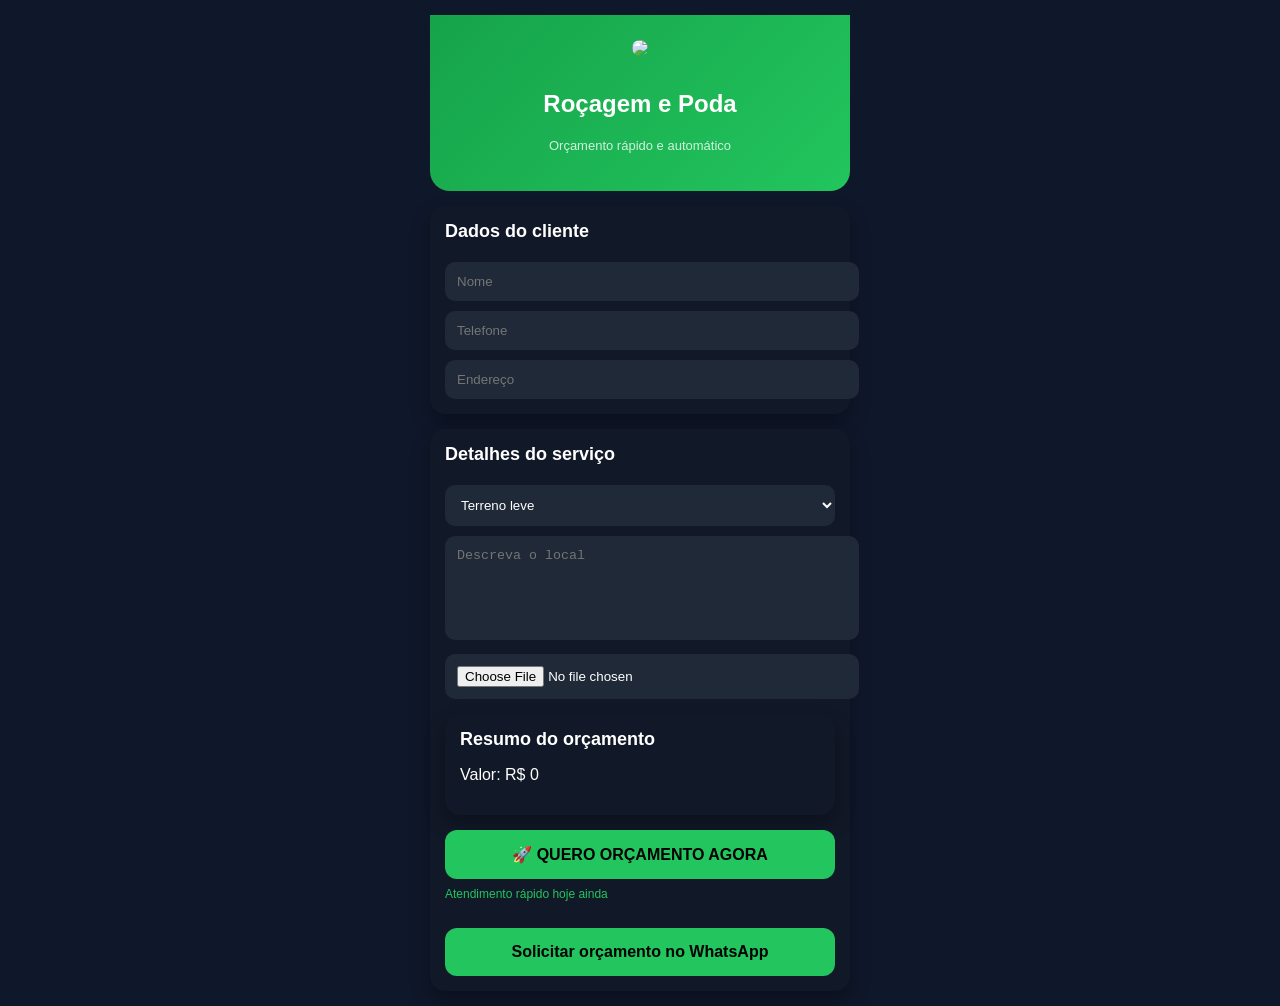
==== index.html @ 7757d153 "Update index.html" ====
<!DOCTYPE html>
<html lang="pt-BR">
<head>
<meta charset="UTF-8">
<meta name="viewport" content="width=device-width, initial-scale=1.0">

<title>Roçagem e Poda</title>

<link rel="stylesheet" href="style.css">
</head>

<body>

<div class="container">

<header>
<img src="logo.jpg" class="logo">
<h2>Roçagem e Poda</h2>
<p class="sub">Orçamento rápido e automático</p>
</header>

<div class="card">

<div class="title">Dados do cliente</div>

<input id="nome" placeholder="Nome">
<input id="telefone" placeholder="Telefone">
<input id="endereco" placeholder="Endereço">

</div>

<div class="card">

<div class="title">Detalhes do serviço</div>

<select id="tipo">
<option value="1">Terreno leve</option>
<option value="2">Médio</option>
<option value="3">Pesado</option>
</select>

<textarea id="descricao" placeholder="Descreva o local"></textarea>

<input type="file" id="foto" accept="image/*">

<div class="card">
  <div class="title">Resumo do orçamento</div>
  <p id="valorPreview">Valor: R$ 0</p>
</div>

<button onclick="enviar()">🚀 QUERO ORÇAMENTO AGORA</button>
<p style="color:#22c55e;font-size:12px;margin-top:8px;">
Atendimento rápido hoje ainda
</p>

<button onclick="enviar()">Solicitar orçamento no WhatsApp</button>

</div>

<script src="script.js"></script>

</body>
</html>
---- style.css ----
body{
margin:0;
font-family: Arial, sans-serif;
background:#0f172a;
color:#fff;
display:flex;
justify-content:center;
}

header{
background:linear-gradient(135deg,#16a34a,#22c55e);
padding:25px;
text-align:center;
border-radius:0 0 20px 20px;
}

.logo{
width:90px;
border-radius:12px;
margin-bottom:10px;
}

.container{
width:100%;
max-width:420px;
padding:15px;
}

.card{
background:#111827;
padding:15px;
margin-top:15px;
border-radius:15px;
box-shadow:0 10px 20px rgba(0,0,0,0.3);
}

input,textarea,select{
width:100%;
padding:12px;
margin-top:10px;
border-radius:10px;
border:none;
background:#1f2937;
color:#fff;
outline:none;
}

textarea{
resize:none;
height:80px;
}

button{
width:100%;
padding:15px;
margin-top:15px;
background:#22c55e;
border:none;
border-radius:12px;
font-size:16px;
font-weight:bold;
color:#000;
cursor:pointer;
}

button:active{
transform:scale(0.98);
}

.title{
font-size:18px;
font-weight:bold;
margin-bottom:10px;
}

.sub{
font-size:13px;
opacity:0.8;
}
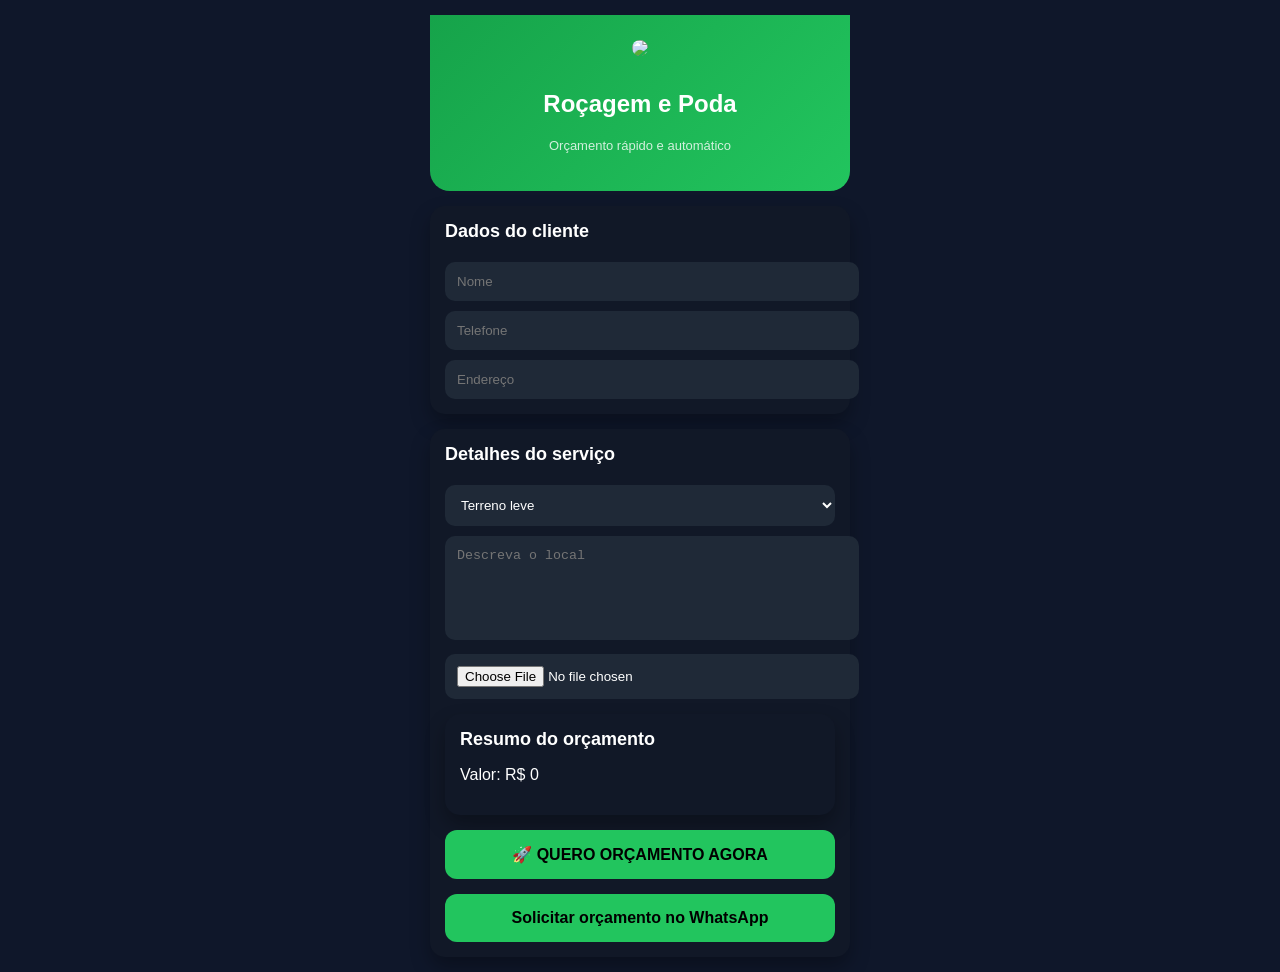
==== commit 1f2a6dab: "Update index.html" ====
--- a/index.html
+++ b/index.html
@@ -48,10 +48,7 @@
   <p id="valorPreview">Valor: R$ 0</p>
 </div>
 
-<button onclick="enviar()">🚀 QUERO ORÇAMENTO AGORA</button>
-<p style="color:#22c55e;font-size:12px;margin-top:8px;">
-Atendimento rápido hoje ainda
-</p>
+<button class="btn-pulsando" onclick="enviar()">🚀 QUERO ORÇAMENTO AGORA</button>
 
 <button onclick="enviar()">Solicitar orçamento no WhatsApp</button>
 
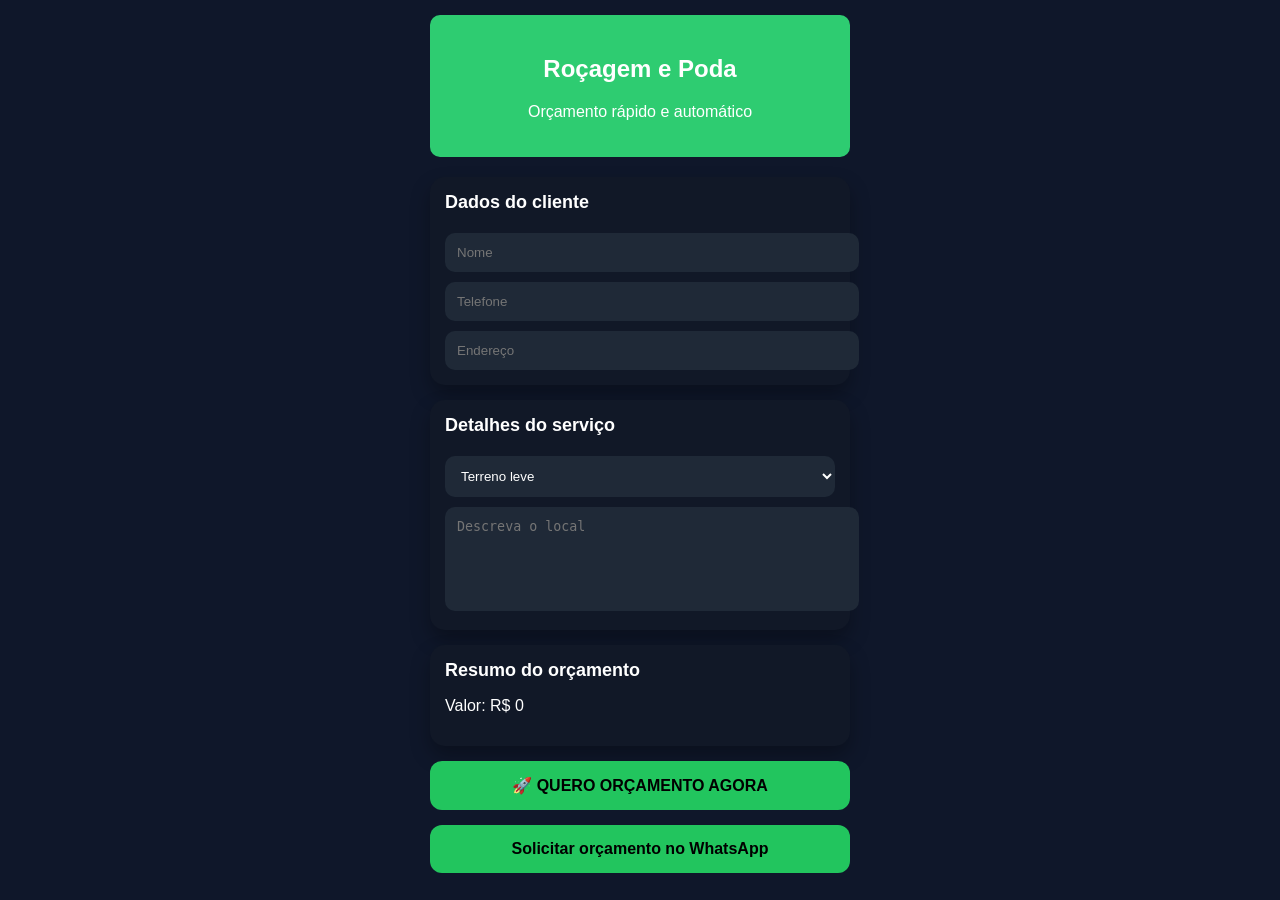
==== commit cb37f811: "Update index.html" ====
--- a/index.html
+++ b/index.html
@@ -1,60 +1,48 @@
 <!DOCTYPE html>
 <html lang="pt-BR">
 <head>
-<meta charset="UTF-8">
-<meta name="viewport" content="width=device-width, initial-scale=1.0">
-
-<title>Roçagem e Poda</title>
-
-<link rel="stylesheet" href="style.css">
+    <meta charset="UTF-8">
+    <meta name="viewport" content="width=device-width, initial-scale=1.0">
+    <title>Roçagem e Poda</title>
+    <link rel="stylesheet" href="style.css">
 </head>
-
 <body>
 
-<div class="container">
+    <div class="container">
+        <div class="header" style="background-color: #2ecc71; padding: 20px; text-align: center; border-radius: 10px; margin-bottom: 20px;">
+            <h2>Roçagem e Poda</h2>
+            <p>Orçamento rápido e automático</p>
+        </div>
 
-<header>
-<img src="logo.jpg" class="logo">
-<h2>Roçagem e Poda</h2>
-<p class="sub">Orçamento rápido e automático</p>
-</header>
+        <div class="card">
+            <div class="title">Dados do cliente</div>
+            <input type="text" id="nome" placeholder="Nome">
+            <input type="text" id="telefone" placeholder="Telefone">
+            <input type="text" id="endereco" placeholder="Endereço">
+        </div>
 
-<div class="card">
+        <div class="card">
+            <div class="title">Detalhes do serviço</div>
+            <select id="tipo">
+                <option value="Terreno leve">Terreno leve</option>
+                <option value="Médio">Terreno médio</option>
+                <option value="Pesado">Terreno pesado</option>
+            </select>
 
-<div class="title">Dados do cliente</div>
+            <textarea id="descricao" placeholder="Descreva o local"></textarea>
+            <input type="type" id="foto" accept="image/*" style="display:none;"> 
+        </div>
 
-<input id="nome" placeholder="Nome">
-<input id="telefone" placeholder="Telefone">
-<input id="endereco" placeholder="Endereço">
+        <div class="card">
+            <div class="title">Resumo do orçamento</div>
+            <p id="valorPreview">Valor: R$ 0</p>
+        </div>
 
-</div>
+        <button class="btn-pulsando" onclick="enviar()">🚀 QUERO ORÇAMENTO AGORA</button>
+        <button onclick="enviar()">Solicitar orçamento no WhatsApp</button>
 
-<div class="card">
+    </div>
 
-<div class="title">Detalhes do serviço</div>
-
-<select id="tipo">
-<option value="1">Terreno leve</option>
-<option value="2">Médio</option>
-<option value="3">Pesado</option>
-</select>
-
-<textarea id="descricao" placeholder="Descreva o local"></textarea>
-
-<input type="file" id="foto" accept="image/*">
-
-<div class="card">
-  <div class="title">Resumo do orçamento</div>
-  <p id="valorPreview">Valor: R$ 0</p>
-</div>
-
-<button class="btn-pulsando" onclick="enviar()">🚀 QUERO ORÇAMENTO AGORA</button>
-
-<button onclick="enviar()">Solicitar orçamento no WhatsApp</button>
-
-</div>
-
-<script src="script.js"></script>
-
+    <script src="script.js"></script>
 </body>
 </html>
--- a/style.css
+++ b/style.css
@@ -72,7 +72,37 @@
 font-weight:bold;
 margin-bottom:10px;
 }
+.btn-pulsando{
+background:#22c55e;
+color:#000;
+font-weight:bold;
+border:none;
+padding:15px;
+border-radius:12px;
+width:100%;
+font-size:16px;
+cursor:pointer;
+animation:pulsar 1.5s infinite;
+box-shadow:0 0 0 rgba(34,197,94,0.7);
+transition:0.2s;
+}
 
+@keyframes pulsar{
+0%{
+transform:scale(1);
+box-shadow:0 0 0 0 rgba(34,197,94,0.7);
+}
+
+70%{
+transform:scale(1.05);
+box-shadow:0 0 20px 10px rgba(34,197,94,0);
+}
+
+100%{
+transform:scale(1);
+box-shadow:0 0 0 0 rgba(34,197,94,0);
+}
+}
 .sub{
 font-size:13px;
 opacity:0.8;
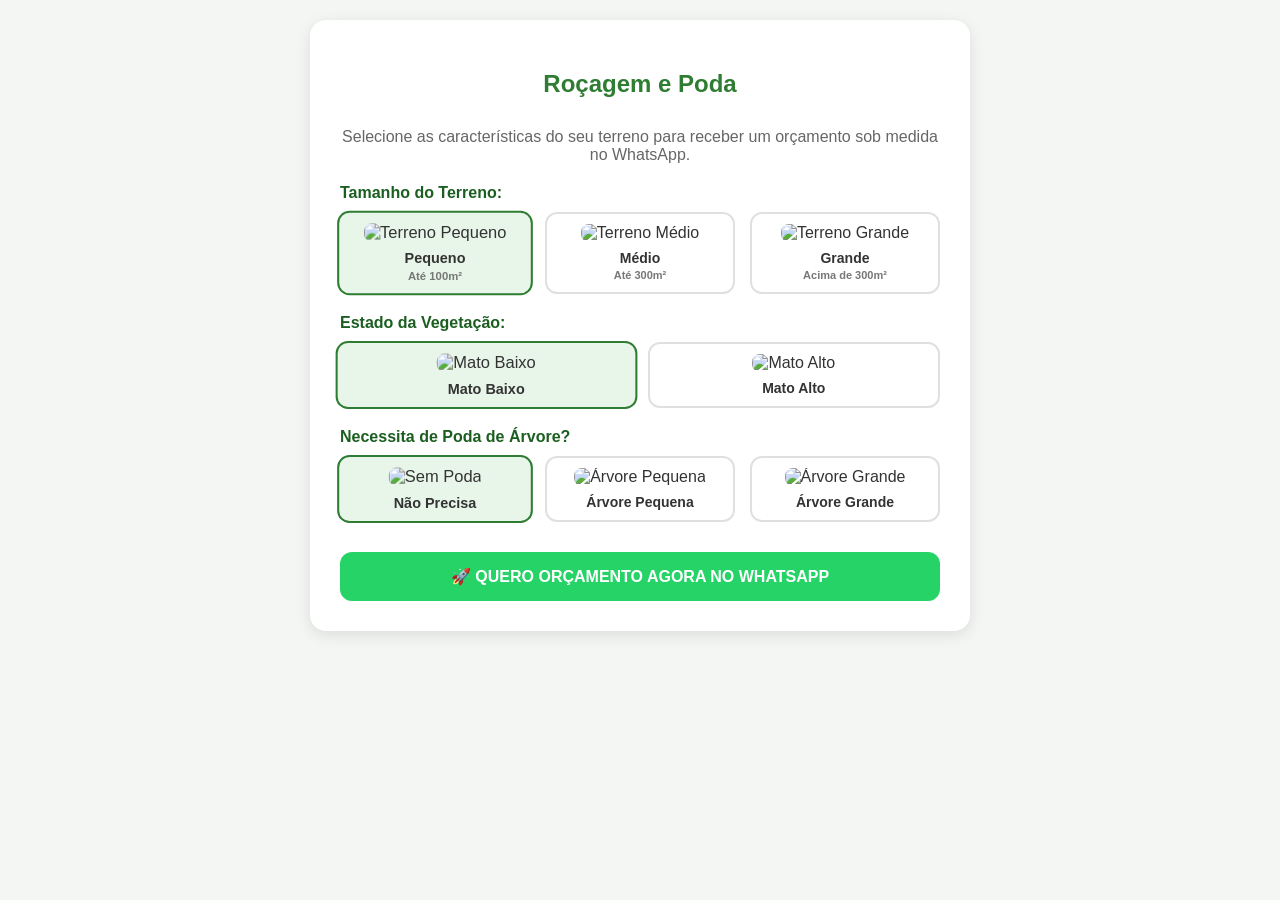
==== commit bd3ab8e9: "Update index.html" ====
--- a/index.html
+++ b/index.html
@@ -3,46 +3,203 @@
 <head>
     <meta charset="UTF-8">
     <meta name="viewport" content="width=device-width, initial-scale=1.0">
-    <title>Roçagem e Poda</title>
-    <link rel="stylesheet" href="style.css">
+    <title>Roçagem e Poda - Orçamento Rápido</title>
+    <style>
+        :root {
+            --primary: #2E7D32;
+            --secondary: #1B5E20;
+            --background: #F4F6F4;
+            --card-bg: #FFFFFF;
+        }
+
+        body {
+            font-family: 'Segoe UI', Tahoma, Geneva, Verdana, sans-serif;
+            background-color: var(--background);
+            margin: 0;
+            padding: 20px;
+            color: #333;
+        }
+
+        .container {
+            max-width: 600px;
+            margin: 0 auto;
+            background: var(--card-bg);
+            padding: 30px;
+            border-radius: 16px;
+            box-shadow: 0 4px 15px rgba(0,0,0,0.1);
+        }
+
+        h2 {
+            color: var(--primary);
+            text-align: center;
+            margin-bottom: 30px;
+        }
+
+        .section-title {
+            font-size: 16px;
+            font-weight: bold;
+            margin: 20px 0 10px 0;
+            color: var(--secondary);
+        }
+
+        /* Grid de Opções Visuais */
+        .options-grid {
+            display: grid;
+            grid-template-columns: repeat(auto-fit, minmax(130px, 1fr));
+            gap: 15px;
+            margin-bottom: 20px;
+        }
+
+        .option-card {
+            border: 2px solid #E0E0E0;
+            border-radius: 12px;
+            padding: 10px;
+            text-align: center;
+            cursor: pointer;
+            transition: all 0.3s ease;
+            background: #fff;
+        }
+
+        .option-card img {
+            width: 100%;
+            height: 90px;
+            object-fit: cover;
+            border-radius: 8px;
+            margin-bottom: 8px;
+        }
+
+        .option-card p {
+            margin: 0;
+            font-size: 14px;
+            font-weight: 600;
+        }
+
+        /* Esconde o rádio padrão */
+        .option-card input[type="radio"] {
+            display: none;
+        }
+
+        /* Estado Selecionado */
+        .option-card:has(input[type="radio"]:checked) {
+            border-color: var(--primary);
+            background-color: #E8F5E9;
+            transform: scale(1.03);
+        }
+
+        /* Botão do WhatsApp Comercial */
+        .btn-whatsapp {
+            display: flex;
+            align-items: center;
+            justify-content: center;
+            background-color: #25D366;
+            color: white;
+            text-decoration: none;
+            padding: 15px;
+            border-radius: 12px;
+            font-size: 16px;
+            font-weight: bold;
+            margin-top: 30px;
+            transition: background 0.3s;
+            border: none;
+            width: 100%;
+            cursor: pointer;
+        }
+
+        .btn-whatsapp:hover {
+            background-color: #128C7E;
+        }
+    </style>
 </head>
 <body>
 
-    <div class="container">
-        <div class="header" style="background-color: #2ecc71; padding: 20px; text-align: center; border-radius: 10px; margin-bottom: 20px;">
-            <h2>Roçagem e Poda</h2>
-            <p>Orçamento rápido e automático</p>
+<div class="container">
+    <h2>Roçagem e Poda</h2>
+    <p style="text-align: center; color: #666;">Selecione as características do seu terreno para receber um orçamento sob medida no WhatsApp.</p>
+
+    <form id="orcamentoForm">
+        <!-- Tamanho do Terreno -->
+        <div class="section-title">Tamanho do Terreno:</div>
+        <div class="options-grid">
+            <label class="option-card">
+                <input type="radio" name="tamanho" value="Pequeno (Até 100m²)" checked>
+                <img src="https://unsplash.com" alt="Terreno Pequeno">
+                <p>Pequeno<br><span style="font-size:11px; color:#777;">Até 100m²</span></p>
+            </label>
+            <label class="option-card">
+                <input type="radio" name="tamanho" value="Médio (Até 300m²)">
+                <img src="https://unsplash.com" alt="Terreno Médio">
+                <p>Médio<br><span style="font-size:11px; color:#777;">Até 300m²</span></p>
+            </label>
+            <label class="option-card">
+                <input type="radio" name="tamanho" value="Grande (Acima de 300m²)">
+                <img src="https://unsplash.com" alt="Terreno Grande">
+                <p>Grande<br><span style="font-size:11px; color:#777;">Acima de 300m²</span></p>
+            </label>
         </div>
 
-        <div class="card">
-            <div class="title">Dados do cliente</div>
-            <input type="text" id="nome" placeholder="Nome">
-            <input type="text" id="telefone" placeholder="Telefone">
-            <input type="text" id="endereco" placeholder="Endereço">
+        <!-- Estado da Vegetação -->
+        <div class="section-title">Estado da Vegetação:</div>
+        <div class="options-grid">
+            <label class="option-card">
+                <input type="radio" name="vegetacao" value="Mato Baixo" checked>
+                <img src="https://unsplash.com" alt="Mato Baixo">
+                <p>Mato Baixo</p>
+            </label>
+            <label class="option-card">
+                <input type="radio" name="vegetacao" value="Mato Alto">
+                <img src="https://unsplash.com" alt="Mato Alto">
+                <p>Mato Alto</p>
+            </label>
         </div>
 
-        <div class="card">
-            <div class="title">Detalhes do serviço</div>
-            <select id="tipo">
-                <option value="Terreno leve">Terreno leve</option>
-                <option value="Médio">Terreno médio</option>
-                <option value="Pesado">Terreno pesado</option>
-            </select>
-
-            <textarea id="descricao" placeholder="Descreva o local"></textarea>
-            <input type="type" id="foto" accept="image/*" style="display:none;"> 
+        <!-- Necessita de Poda -->
+        <div class="section-title">Necessita de Poda de Árvore?</div>
+        <div class="options-grid">
+            <label class="option-card">
+                <input type="radio" name="poda" value="Não precisa de poda" checked>
+                <img src="https://unsplash.com" alt="Sem Poda">
+                <p>Não Precisa</p>
+            </label>
+            <label class="option-card">
+                <input type="radio" name="poda" value="Árvore Pequena">
+                <img src="https://unsplash.com" alt="Árvore Pequena">
+                <p>Árvore Pequena</p>
+            </label>
+            <label class="option-card">
+                <input type="radio" name="poda" value="Árvore Grande">
+                <img src="https://unsplash.com" alt="Árvore Grande">
+                <p>Árvore Grande</p>
+            </label>
         </div>
 
-        <div class="card">
-            <div class="title">Resumo do orçamento</div>
-            <p id="valorPreview">Valor: R$ 0</p>
-        </div>
-
-        <button class="btn-pulsando" onclick="enviar()">🚀 QUERO ORÇAMENTO AGORA</button>
-        <button onclick="enviar()">Solicitar orçamento no WhatsApp</button>
-
-    </div>
-
-    <script src="script.js"></script>
+        <!-- Botão Dinâmico Enviar para WhatsApp -->
+        <button type="button" class="btn-whatsapp" onclick="enviarOrcamento()">
+            🚀 QUERO ORÇAMENTO AGORA NO WHATSAPP
+        </button>
+    </form>
+</div>
+
+<script>
+function enviarOrcamento() {
+    // Captura os valores selecionados de forma automática
+    const tamanho = document.querySelector('input[name="tamanho"]:checked').value;
+    const vegetacao = document.querySelector('input[name="vegetacao"]:checked').value;
+    const poda = document.querySelector('input[name="poda"]:checked').value;
+
+    // Monta a mensagem personalizada limpa de valores
+    const numeroWhats = "5521991960469";
+    const texto = `Olá! Gostaria de um orçamento para roçagem de terreno:\n\n` +
+                  `• Tamanho: ${tamanho}\n` +
+                  `• Vegetação: ${vegetacao}\n` +
+                  `• Poda de Árvore: ${poda}`;
+
+    // Codifica para formato de link URL
+    const linkWhats = `https://wa.me{numeroWhats}?text=${encodeURIComponent(texto)}`;
+
+    // Redireciona o usuário para o seu WhatsApp Comercial diretamente
+    window.open(linkWhats, '_blank');
+}
+</script>
+
 </body>
 </html>
